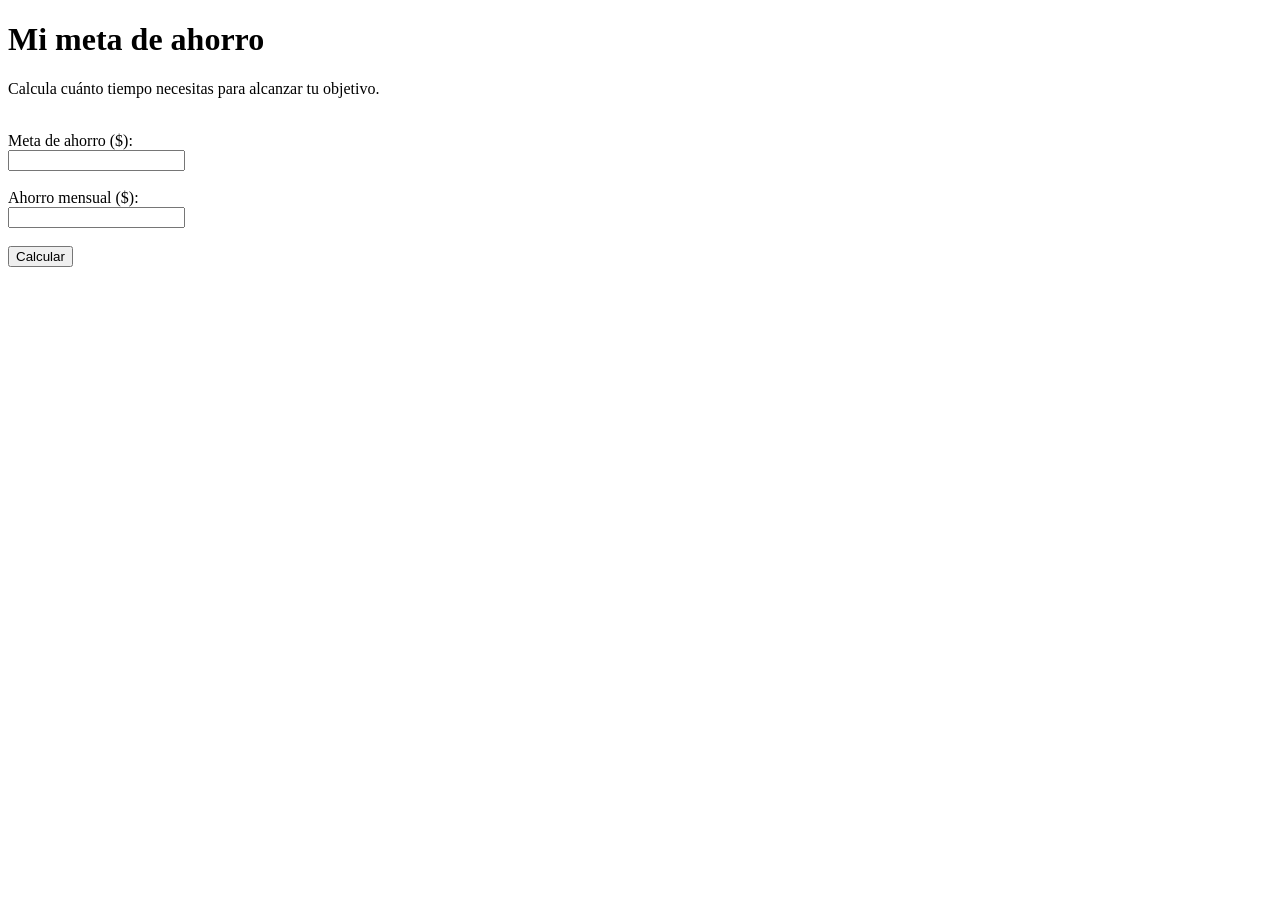
==== index.html @ 6491ddab "Add files via upload" ====
<!DOCTYPE html>
<html lang="es">
<head>
    <meta charset="UTF-8">
    <title>Mi meta de ahorro</title>
    <link rel="stylesheet" href="style.css">
</head>
<body>

    <h1>Mi meta de ahorro</h1>
    <p>Calcula cuánto tiempo necesitas para alcanzar tu objetivo.</p>
    
    <br>

    <label>Meta de ahorro ($):</label><br>
    <input type="number" id="meta"><br><br>

    <label>Ahorro mensual ($):</label><br>
    <input type="number" id="ahorroMensual"><br><br>

    <button onclick="calcular()">Calcular</button>

    <br><br>
    <h3 id="resultado"></h3>

    <script src="script.js"></script>
</body>
</html>
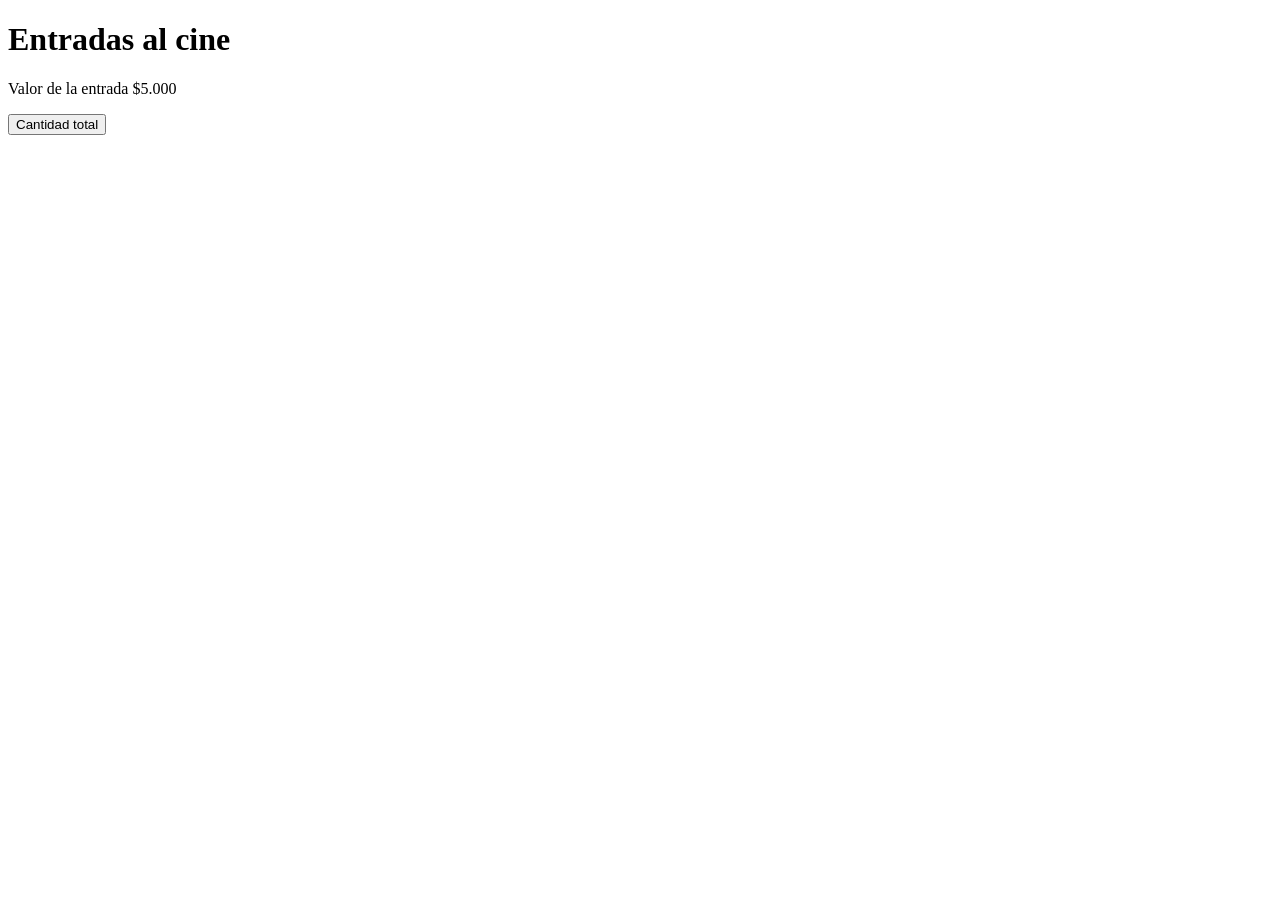
==== commit 8acdaf0e: "Add files via upload" ====
--- a/index.html
+++ b/index.html
@@ -1,29 +1,16 @@
-
 <!DOCTYPE html>
-<html lang="es">
+<html lang="en">
 <head>
     <meta charset="UTF-8">
-    <title>Mi meta de ahorro</title>
-    <link rel="stylesheet" href="style.css">
+    <meta http-equiv="X-UA-Compatible" content="IE=edge">
+    <meta name="viewport" content="width=device-width, initial-scale=1.0">
+    <title>Docmento</title>
 </head>
 <body>
-
-    <h1>Mi meta de ahorro</h1>
-    <p>Calcula cuánto tiempo necesitas para alcanzar tu objetivo.</p>
-    
-    <br>
-
-    <label>Meta de ahorro ($):</label><br>
-    <input type="number" id="meta"><br><br>
-
-    <label>Ahorro mensual ($):</label><br>
-    <input type="number" id="ahorroMensual"><br><br>
-
-    <button onclick="calcular()">Calcular</button>
-
-    <br><br>
-    <h3 id="resultado"></h3>
-
-    <script src="script.js"></script>
+<h1>Entradas al cine</h1>
+  <p>Valor de la entrada $5.000</p>
+  <button>Cantidad total</button>
+  <script>src="recuperatorio.css"</script>
+  <script>src="recuperatorio.js"</script>
 </body>
 </html>
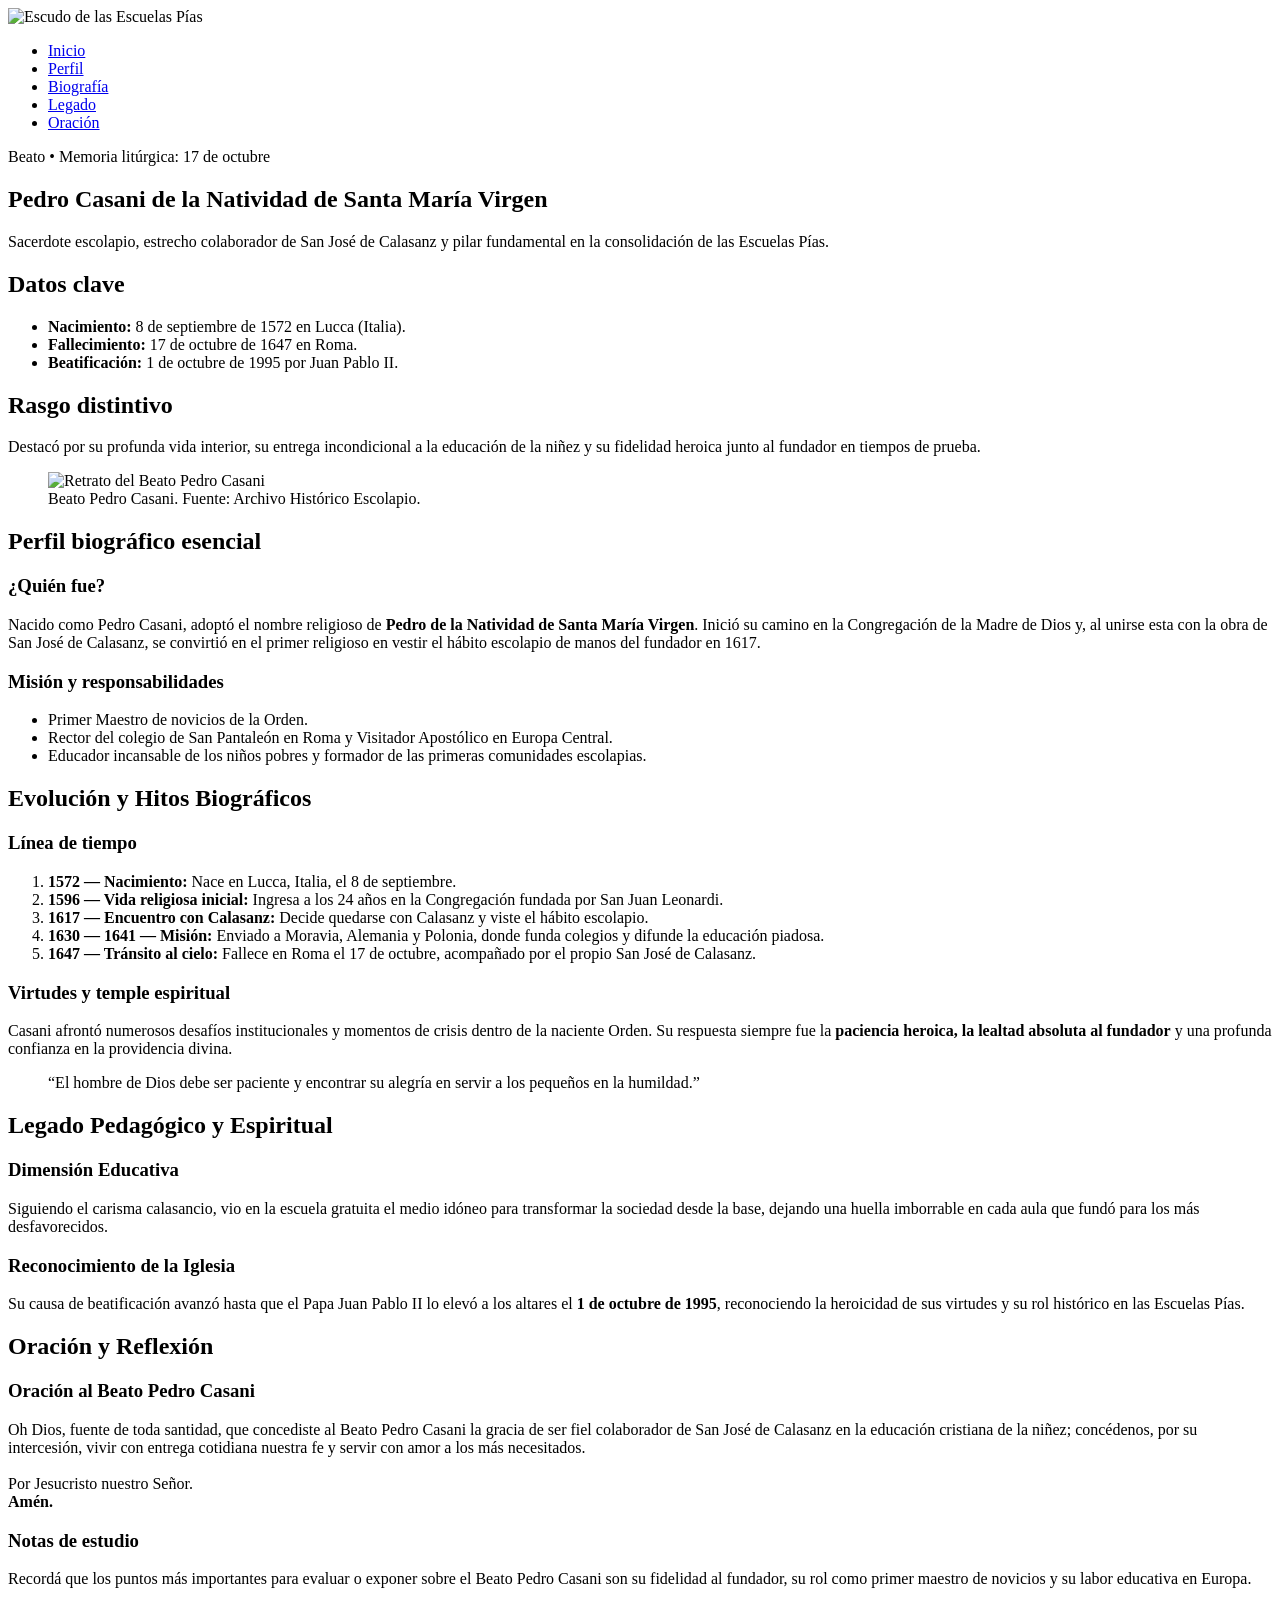
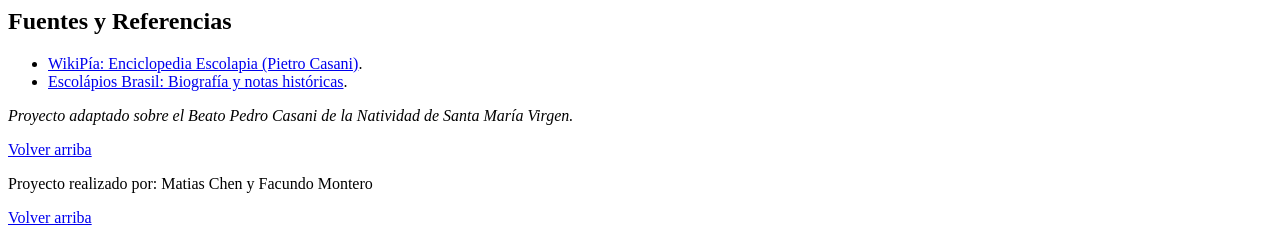
==== commit d35ae828: "Add files via upload" ====
--- a/index.html
+++ b/index.html
@@ -1,16 +1,191 @@
-<!DOCTYPE html>
-<html lang="en">
-<head>
-    <meta charset="UTF-8">
-    <meta http-equiv="X-UA-Compatible" content="IE=edge">
-    <meta name="viewport" content="width=device-width, initial-scale=1.0">
-    <title>Docmento</title>
-</head>
-<body>
-<h1>Entradas al cine</h1>
-  <p>Valor de la entrada $5.000</p>
-  <button>Cantidad total</button>
-  <script>src="recuperatorio.css"</script>
-  <script>src="recuperatorio.js"</script>
-</body>
+<!DOCTYPE html>
+<html lang="es">
+<head>
+  <meta charset="UTF-8">
+  <meta name="viewport" content="width=device-width, initial-scale=1.0">
+  <meta name="description" content="Página dedicada al Beato Pedro Casani de la Natividad de Santa María Virgen, primer compañero de San José de Calasanz.">
+  <title>Beato Pedro Casani | Vida, obra y legado escolapio</title>
+  <link rel="stylesheet" href="css/styles.css">
+  <script src="js/xd.js" defer></script>
+</head>
+<body id="top">
+
+  <!-- ENCABEZADO -->
+  <header class="encabezado">
+    <img src="img/cole.png" alt="Escudo de las Escuelas Pías" class="escudo">
+    <nav>
+      <ul>
+        <li><a href="#inicio">Inicio</a></li>
+        <li><a href="#perfil">Perfil</a></li>
+        <li><a href="#biografia">Biografía</a></li>
+        <li><a href="#legado">Legado</a></li>
+        <li><a href="#oracion">Oración</a></li>
+      </ul>
+    </nav>
+  </header>
+
+  <main>
+
+    <!-- 1. INICIO -->
+    <section id="inicio">
+      <div>
+        <span>Beato • Memoria litúrgica: 17 de octubre</span>
+        <h1>Pedro Casani de la Natividad de Santa María Virgen</h1>
+        <p>
+          Sacerdote escolapio, estrecho colaborador de San José de Calasanz y pilar fundamental en la consolidación de las Escuelas Pías.
+        </p>
+
+        <div>
+          <div>
+            <h2>Datos clave</h2>
+            <ul>
+              <li><strong>Nacimiento:</strong> 8 de septiembre de 1572 en Lucca (Italia).</li>
+              <li><strong>Fallecimiento:</strong> 17 de octubre de 1647 en Roma.</li>
+              <li><strong>Beatificación:</strong> 1 de octubre de 1995 por Juan Pablo II.</li>
+            </ul>
+          </div>
+
+          <div>
+            <h2>Rasgo distintivo</h2>
+            <p>
+              Destacó por su profunda vida interior, su entrega incondicional a la educación de la niñez y su fidelidad heroica junto al fundador en tiempos de prueba.
+            </p>
+          </div>
+        </div>
+      </div>
+
+      <div>
+        <figure>
+          <img src="img/pedro-casani.webp" alt="Retrato del Beato Pedro Casani">
+          <figcaption>
+            Beato Pedro Casani. Fuente: Archivo Histórico Escolapio.
+          </figcaption>
+        </figure>
+      </div>
+    </section>
+
+    <!-- 2. PERFIL -->
+    <section id="perfil">
+      <h2>Perfil biográfico esencial</h2>
+      <div>
+        <article>
+          <h3>¿Quién fue?</h3>
+          <p>
+            Nacido como Pedro Casani, adoptó el nombre religioso de <strong>Pedro de la Natividad de Santa María Virgen</strong>. Inició su camino en la Congregación de la Madre de Dios y, al unirse esta con la obra de San José de Calasanz, se convirtió en el primer religioso en vestir el hábito escolapio de manos del fundador en 1617.
+          </p>
+        </article>
+
+        <article>
+          <h3>Misión y responsabilidades</h3>
+          <ul>
+            <li>Primer Maestro de novicios de la Orden.</li>
+            <li>Rector del colegio de San Pantaleón en Roma y Visitador Apostólico en Europa Central.</li>
+            <li>Educador incansable de los niños pobres y formador de las primeras comunidades escolapias.</li>
+          </ul>
+        </article>
+      </div>
+    </section>
+
+    <!-- 3. BIOGRAFÍA -->
+    <section id="biografia">
+      <h2>Evolución y Hitos Biográficos</h2>
+      
+      <div>
+        <div>
+          <h3>Línea de tiempo</h3>
+          <ol>
+            <li>
+              <strong>1572 — Nacimiento:</strong> Nace en Lucca, Italia, el 8 de septiembre.
+            </li>
+            <li>
+              <strong>1596 — Vida religiosa inicial:</strong> Ingresa a los 24 años en la Congregación fundada por San Juan Leonardi.
+            </li>
+            <li>
+              <strong>1617 — Encuentro con Calasanz:</strong> Decide quedarse con Calasanz y viste el hábito escolapio.
+            </li>
+            <li>
+              <strong>1630 — 1641 — Misión:</strong> Enviado a Moravia, Alemania y Polonia, donde funda colegios y difunde la educación piadosa.
+            </li>
+            <li>
+              <strong>1647 — Tránsito al cielo:</strong> Fallece en Roma el 17 de octubre, acompañado por el propio San José de Calasanz.
+            </li>
+          </ol>
+        </div>
+
+        <div>
+          <h3>Virtudes y temple espiritual</h3>
+          <p>
+            Casani afrontó numerosos desafíos institucionales y momentos de crisis dentro de la naciente Orden. Su respuesta siempre fue la <strong>paciencia heroica, la lealtad absoluta al fundador</strong> y una profunda confianza en la providencia divina.
+          </p>
+          <blockquote>
+            “El hombre de Dios debe ser paciente y encontrar su alegría en servir a los pequeños en la humildad.”
+          </blockquote>
+        </div>
+      </div>
+    </section>
+
+    <!-- 4. LEGADO -->
+    <section id="legado">
+      <h2>Legado Pedagógico y Espiritual</h2>
+      
+      <div>
+        <article>
+          <h3>Dimensión Educativa</h3>
+          <p>
+            Siguiendo el carisma calasancio, vio en la escuela gratuita el medio idóneo para transformar la sociedad desde la base, dejando una huella imborrable en cada aula que fundó para los más desfavorecidos.
+          </p>
+        </article>
+
+        <article>
+          <h3>Reconocimiento de la Iglesia</h3>
+          <p>
+            Su causa de beatificación avanzó hasta que el Papa Juan Pablo II lo elevó a los altares el <strong>1 de octubre de 1995</strong>, reconociendo la heroicidad de sus virtudes y su rol histórico en las Escuelas Pías.
+          </p>
+        </article>
+      </div>
+    </section>
+
+    <!-- 5. ORACIÓN -->
+    <section id="oracion">
+      <h2>Oración y Reflexión</h2>
+      
+      <div>
+        <article>
+          <h3>Oración al Beato Pedro Casani</h3>
+          <p>
+            Oh Dios, fuente de toda santidad, que concediste al Beato Pedro Casani la gracia de ser fiel colaborador de San José de Calasanz en la educación cristiana de la niñez; concédenos, por su intercesión, vivir con entrega cotidiana nuestra fe y servir con amor a los más necesitados.<br><br>
+            Por Jesucristo nuestro Señor. <br>
+            <strong>Amén.</strong>
+          </p>
+        </article>
+
+        <article>
+          <h3>Notas de estudio</h3>
+          <p>
+            Recordá que los puntos más importantes para evaluar o exponer sobre el Beato Pedro Casani son su fidelidad al fundador, su rol como primer maestro de novicios y su labor educativa en Europa.
+          </p>
+        </article>
+      </div>
+    </section>
+
+  </main>
+
+  <!-- PIE DE PÁGINA -->
+  <footer>
+    <h2>Fuentes y Referencias</h2>
+    <ul>
+      <li><a href="https://wiki.scolopi.net/w/index.php?title=Pietro_Casani" target="_blank" rel="noopener">WikiPía: Enciclopedia Escolapia (Pietro Casani)</a>.</li>
+      <li><a href="https://www.escolapiosbrasil.com.br/es/noticias/beato-pietro-casani" target="_blank" rel="noopener">Escolápios Brasil: Biografía y notas históricas</a>.</li>
+    </ul>
+    <address>
+      <p>Proyecto adaptado sobre el Beato Pedro Casani de la Natividad de Santa María Virgen.</p>
+    </address>
+    <p><a href="#top">Volver arriba</a></p>
+      <p>Proyecto realizado por: Matias Chen y Facundo Montero</p>
+     
+    </address>
+    <p><a href="#top">Volver arriba</a></p>
+  </footer>
+
+</body>
 </html>
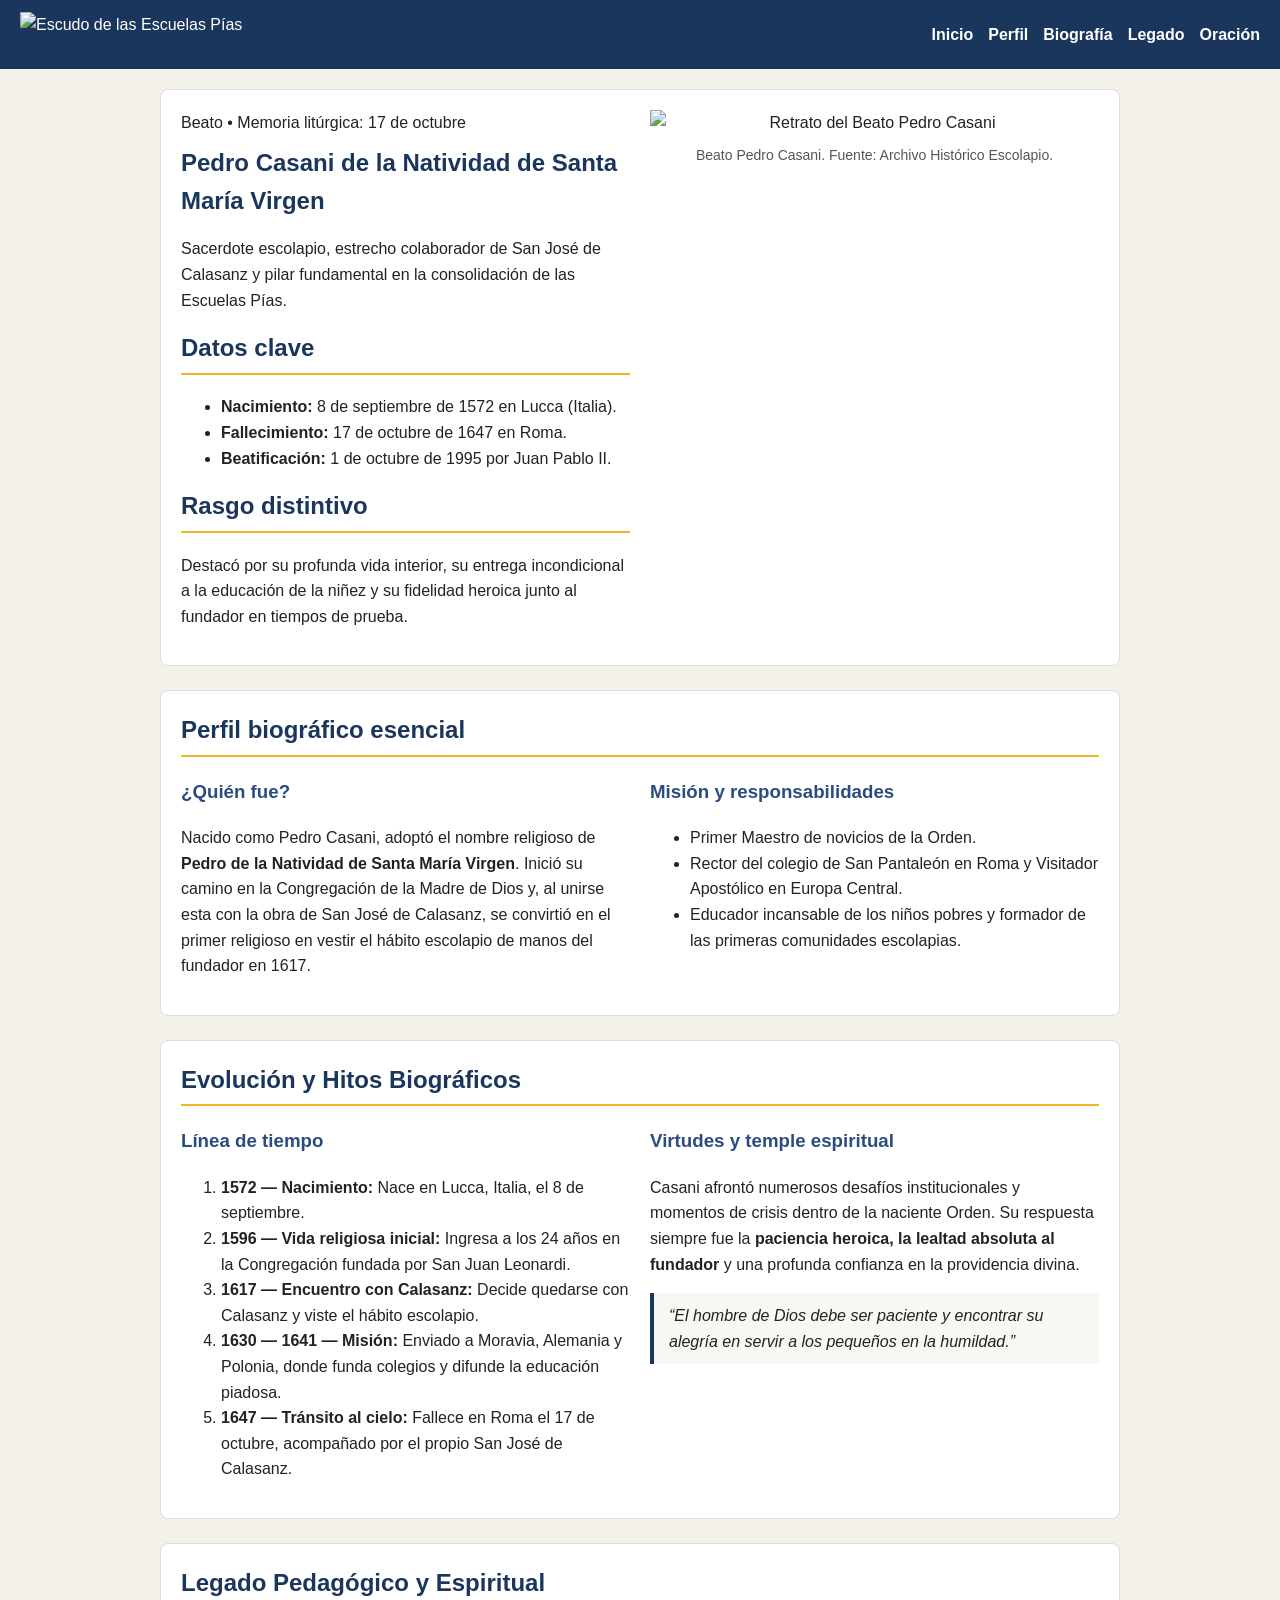
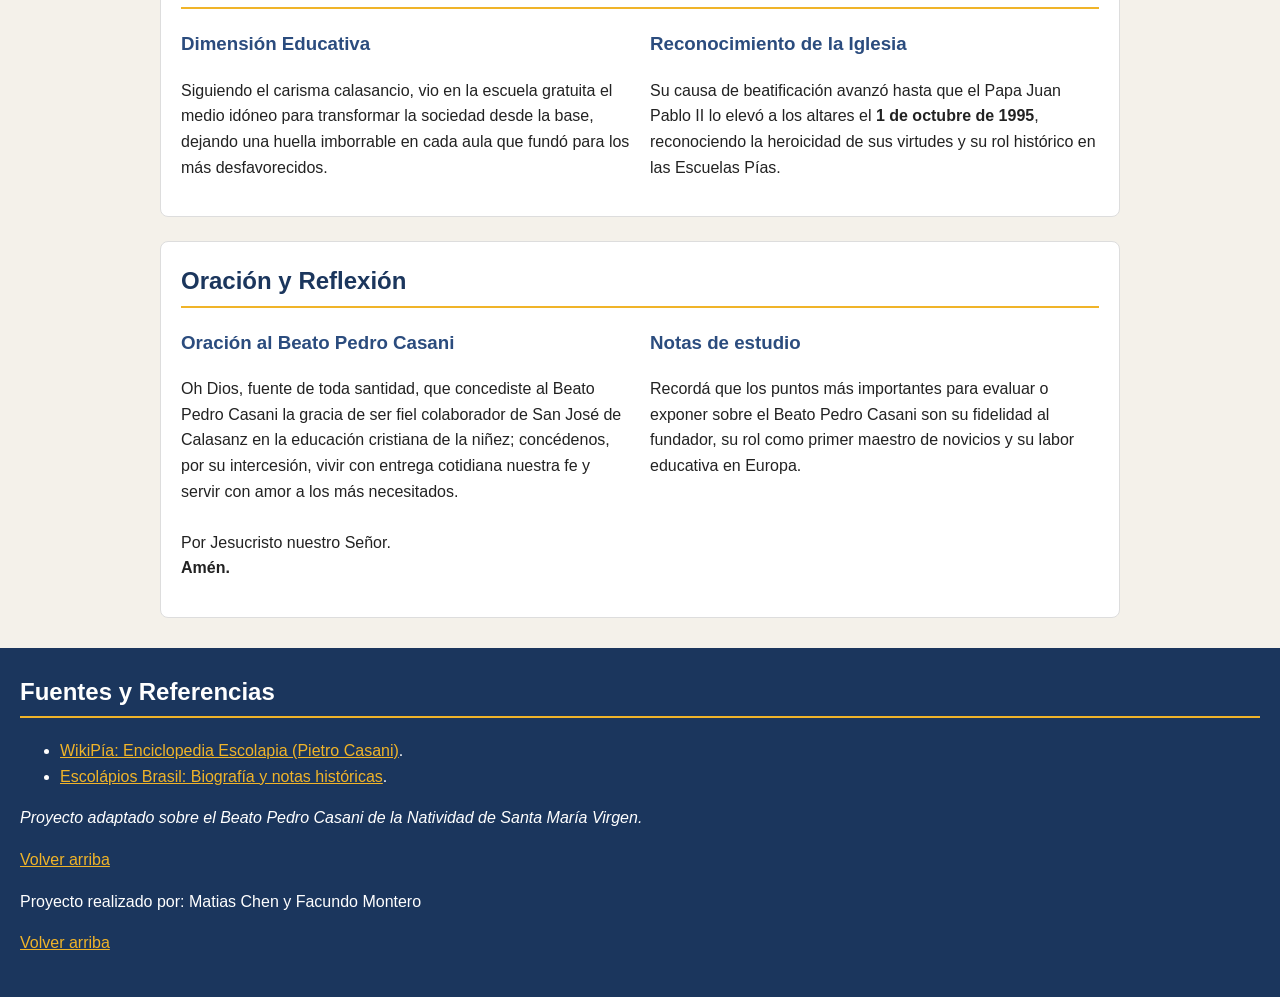
==== commit c5dc6f74: "Add files via upload" ====
--- a/index.html
+++ b/index.html
@@ -5,7 +5,7 @@
   <meta name="viewport" content="width=device-width, initial-scale=1.0">
   <meta name="description" content="Página dedicada al Beato Pedro Casani de la Natividad de Santa María Virgen, primer compañero de San José de Calasanz.">
   <title>Beato Pedro Casani | Vida, obra y legado escolapio</title>
-  <link rel="stylesheet" href="css/styles.css">
+  <link rel="stylesheet" href="estilos.css">
   <script src="js/xd.js" defer></script>
 </head>
 <body id="top">
--- a/estilos.css
+++ b/estilos.css
@@ -0,0 +1,142 @@
+/* Estilos generales */
+body {
+  margin: 0;
+  padding: 0;
+  font-family: Arial, Helvetica, sans-serif;
+  background-color: #f4f1ea;
+  color: #222222;
+  line-height: 1.6;
+}
+
+img {
+  max-width: 100%;
+  height: auto;
+  display: block;
+}
+
+/* Encabezado y navegacion */
+.encabezado {
+  background-color: #1b365d;
+  color: #ffffff;
+  padding: 12px 20px;
+  display: flex;
+  align-items: center;
+  justify-content: space-between;
+  flex-wrap: wrap;
+}
+
+.escudo {
+  height: 45px;
+  width: auto;
+}
+
+nav ul {
+  list-style: none;
+  margin: 0;
+  padding: 0;
+  display: flex;
+  gap: 15px;
+  flex-wrap: wrap;
+}
+
+nav a {
+  color: #ffffff;
+  text-decoration: none;
+  font-weight: bold;
+}
+
+nav a:hover {
+  color: #f0b429;
+}
+
+/* Contenido principal */
+main {
+  max-width: 960px;
+  margin: 20px auto;
+  padding: 0 15px;
+}
+
+section {
+  background-color: #ffffff;
+  border: 1px solid #dddddd;
+  border-radius: 8px;
+  padding: 20px;
+  margin-bottom: 24px;
+}
+
+h1 {
+  color: #1b365d;
+  margin-top: 8px;
+  margin-bottom: 12px;
+}
+
+h2 {
+  color: #1b365d;
+  border-bottom: 2px solid #f0b429;
+  padding-bottom: 5px;
+  margin-top: 0;
+}
+
+h3 {
+  color: #2b4c7e;
+  margin-top: 0;
+}
+
+/* Dos columnas simples */
+#inicio,
+#perfil > div,
+#biografia > div,
+#legado > div,
+#oracion > div {
+  display: flex;
+  gap: 20px;
+  flex-wrap: wrap;
+}
+
+#inicio > div,
+#perfil article,
+#biografia > div > div,
+#legado article,
+#oracion article {
+  flex: 1 1 300px;
+}
+
+figure {
+  margin: 0;
+  text-align: center;
+}
+
+figcaption {
+  font-size: 14px;
+  color: #555555;
+  margin-top: 8px;
+}
+
+blockquote {
+  background-color: #f9f7f2;
+  border-left: 4px solid #1b365d;
+  margin: 15px 0;
+  padding: 10px 15px;
+  font-style: italic;
+}
+
+/* Pie de pagina */
+footer {
+  background-color: #1b365d;
+  color: #ffffff;
+  padding: 25px 20px;
+  margin-top: 30px;
+}
+
+footer h2 {
+  color: #ffffff;
+  border-bottom-color: #f0b429;
+}
+
+footer a {
+  color: #f0b429;
+}
+
+footer a:hover {
+  color: #ffffff;
+}
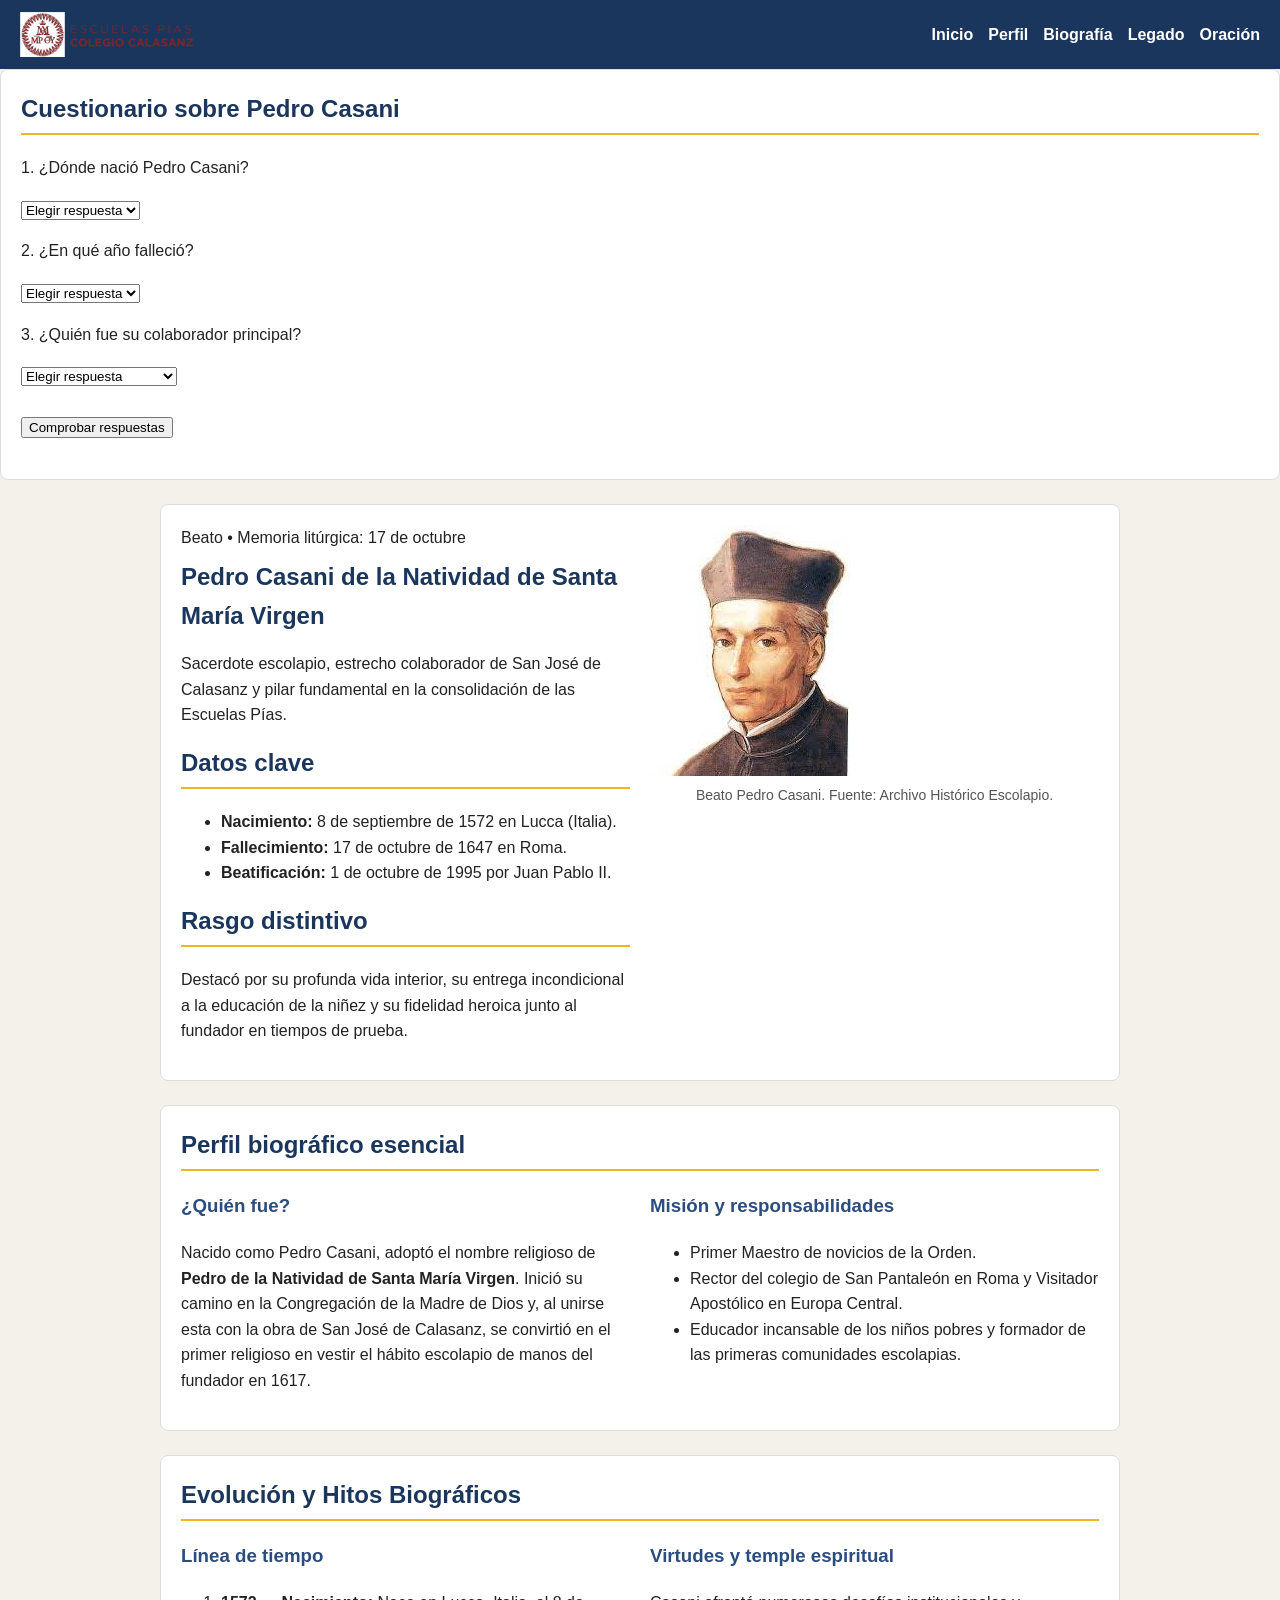
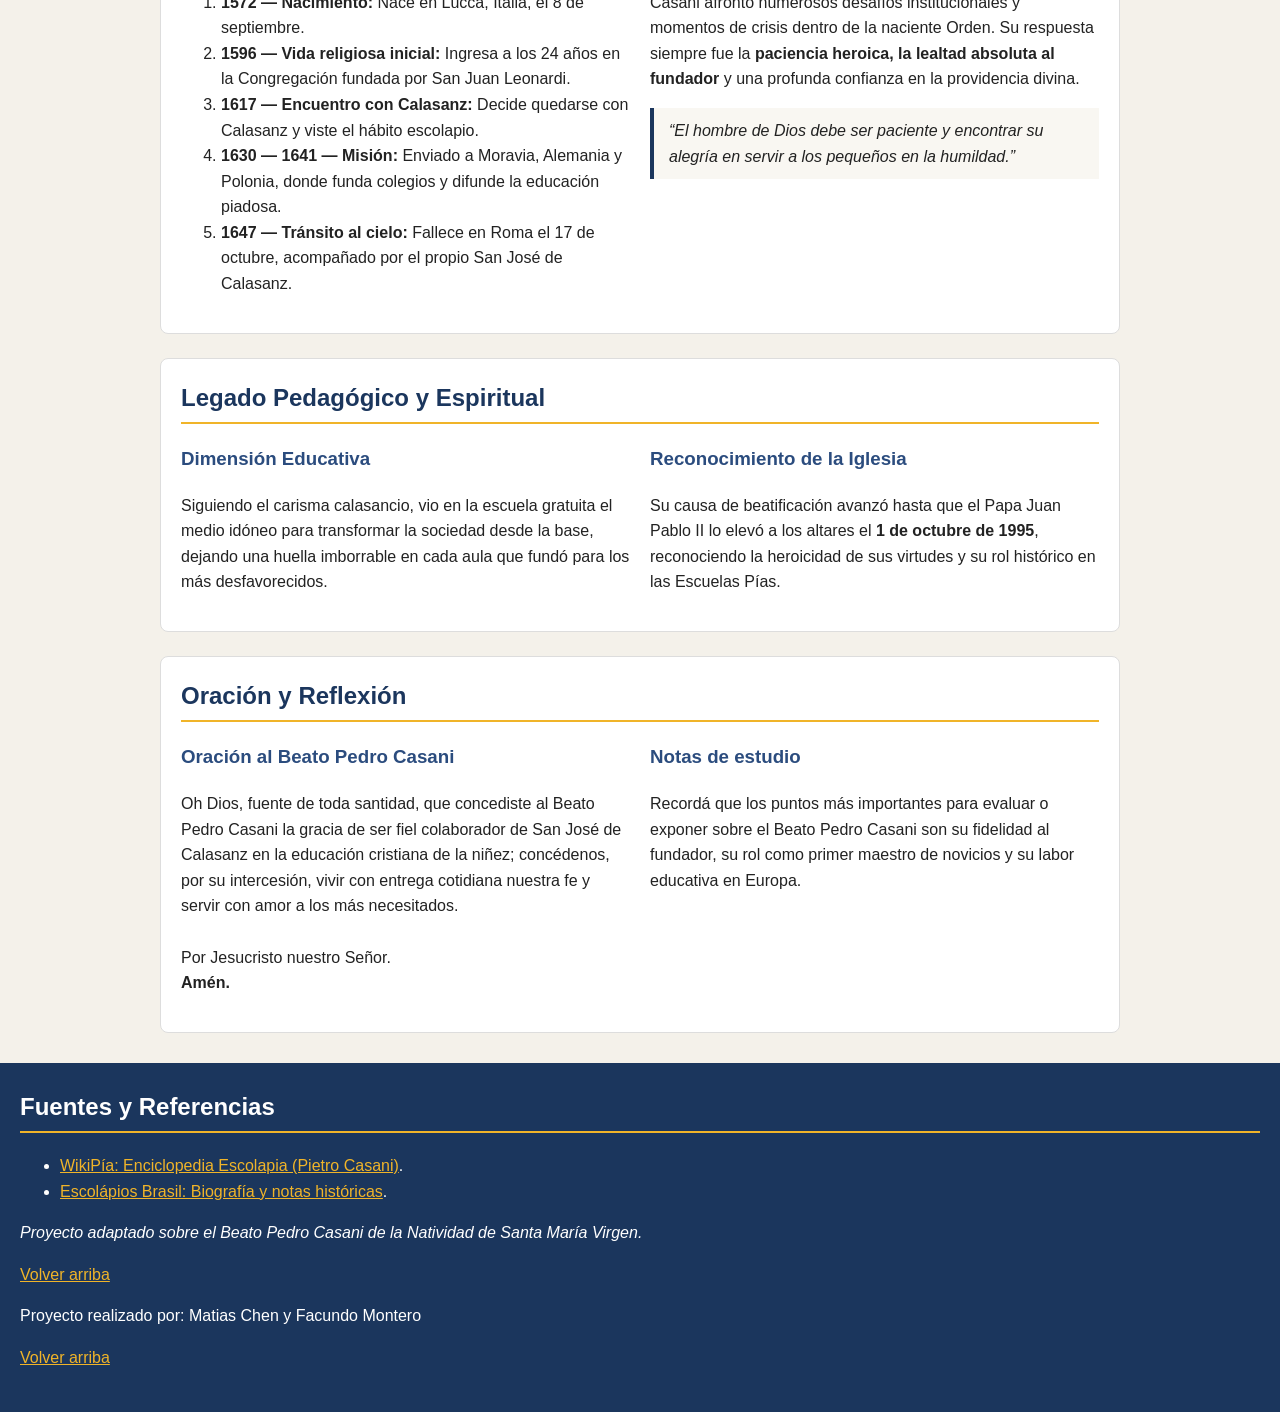
==== commit 95d3ff98: "Add files via upload" ====
--- a/index.html
+++ b/index.html
@@ -12,7 +12,7 @@
 
   <!-- ENCABEZADO -->
   <header class="encabezado">
-    <img src="img/cole.png" alt="Escudo de las Escuelas Pías" class="escudo">
+    <img src="img/LOGO-.png" alt="Escudo de las Escuelas Pías" class="escudo">
     <nav>
       <ul>
         <li><a href="#inicio">Inicio</a></li>
@@ -23,7 +23,47 @@
       </ul>
     </nav>
   </header>
-
+<!-- 6. CUESTIONARIO -->
+<section id="cuestionario">
+
+    <h2>Cuestionario sobre Pedro Casani</h2>
+
+    <p>1. ¿Dónde nació Pedro Casani?</p>
+
+    <select id="pregunta1">
+        <option value="">Elegir respuesta</option>
+        <option value="a">Roma</option>
+        <option value="b">Lucca</option>
+        <option value="c">Madrid</option>
+    </select>
+
+    <p>2. ¿En qué año falleció?</p>
+
+    <select id="pregunta2">
+        <option value="">Elegir respuesta</option>
+        <option value="a">1572</option>
+        <option value="b">1617</option>
+        <option value="c">1647</option>
+    </select>
+
+    <p>3. ¿Quién fue su colaborador principal?</p>
+
+    <select id="pregunta3">
+        <option value="">Elegir respuesta</option>
+        <option value="a">San Juan Leonardi</option>
+        <option value="b">San José de Calasanz</option>
+        <option value="c">Juan Pablo II</option>
+    </select>
+
+    <br><br>
+
+    <button onclick="corregirRespuestas()">
+        Comprobar respuestas
+    </button>
+
+    <h3 id="resultado"></h3>
+
+</section>
   <main>
 
     <!-- 1. INICIO -->
@@ -56,7 +96,7 @@
 
       <div>
         <figure>
-          <img src="img/pedro-casani.webp" alt="Retrato del Beato Pedro Casani">
+          <img src="img/beato-Pedro-Casan.jpg" alt="Retrato del Beato Pedro Casani">
           <figcaption>
             Beato Pedro Casani. Fuente: Archivo Histórico Escolapio.
           </figcaption>
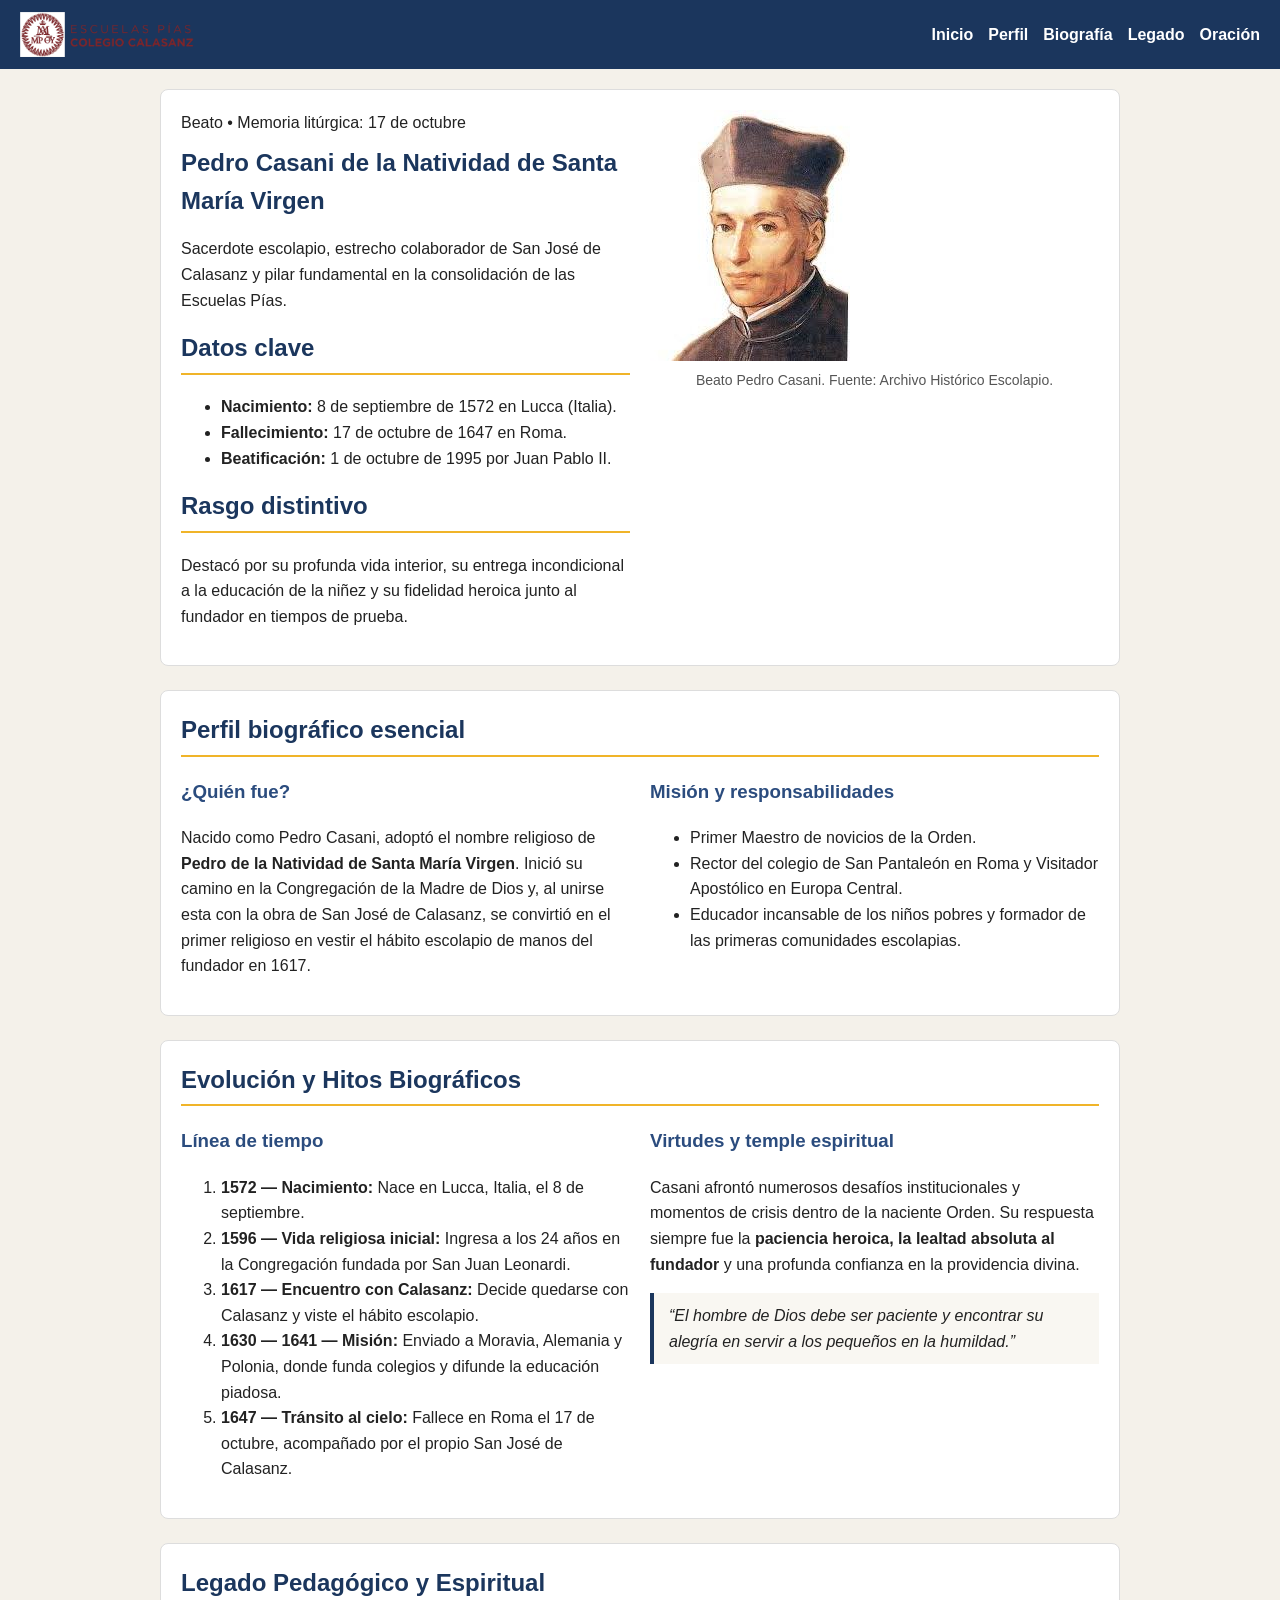
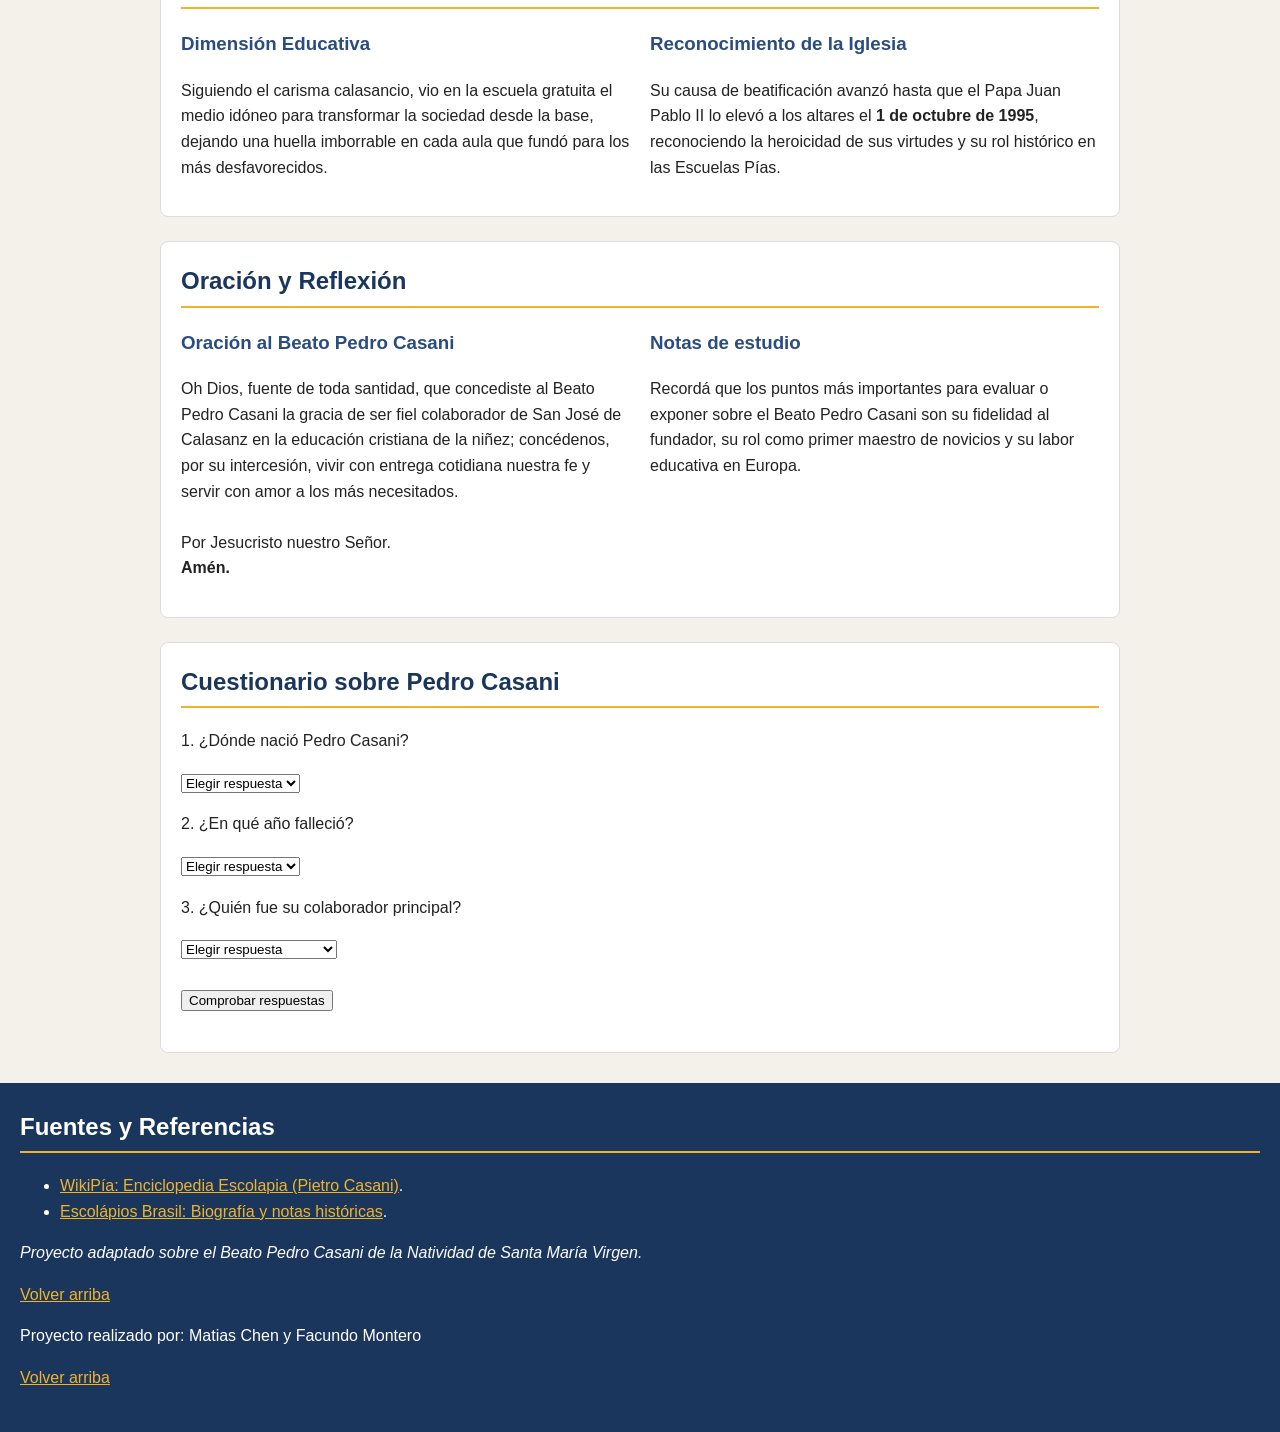
==== commit f367a1a0: "Add files via upload" ====
--- a/index.html
+++ b/index.html
@@ -23,47 +23,6 @@
       </ul>
     </nav>
   </header>
-<!-- 6. CUESTIONARIO -->
-<section id="cuestionario">
-
-    <h2>Cuestionario sobre Pedro Casani</h2>
-
-    <p>1. ¿Dónde nació Pedro Casani?</p>
-
-    <select id="pregunta1">
-        <option value="">Elegir respuesta</option>
-        <option value="a">Roma</option>
-        <option value="b">Lucca</option>
-        <option value="c">Madrid</option>
-    </select>
-
-    <p>2. ¿En qué año falleció?</p>
-
-    <select id="pregunta2">
-        <option value="">Elegir respuesta</option>
-        <option value="a">1572</option>
-        <option value="b">1617</option>
-        <option value="c">1647</option>
-    </select>
-
-    <p>3. ¿Quién fue su colaborador principal?</p>
-
-    <select id="pregunta3">
-        <option value="">Elegir respuesta</option>
-        <option value="a">San Juan Leonardi</option>
-        <option value="b">San José de Calasanz</option>
-        <option value="c">Juan Pablo II</option>
-    </select>
-
-    <br><br>
-
-    <button onclick="corregirRespuestas()">
-        Comprobar respuestas
-    </button>
-
-    <h3 id="resultado"></h3>
-
-</section>
   <main>
 
     <!-- 1. INICIO -->
@@ -207,7 +166,47 @@
         </article>
       </div>
     </section>
-
+<!-- 6. CUESTIONARIO -->
+<section id="cuestionario">
+
+    <h2>Cuestionario sobre Pedro Casani</h2>
+
+    <p>1. ¿Dónde nació Pedro Casani?</p>
+
+    <select id="pregunta1">
+        <option value="">Elegir respuesta</option>
+        <option value="a">Roma</option>
+        <option value="b">Lucca</option>
+        <option value="c">Madrid</option>
+    </select>
+
+    <p>2. ¿En qué año falleció?</p>
+
+    <select id="pregunta2">
+        <option value="">Elegir respuesta</option>
+        <option value="a">1572</option>
+        <option value="b">1617</option>
+        <option value="c">1647</option>
+    </select>
+
+    <p>3. ¿Quién fue su colaborador principal?</p>
+
+    <select id="pregunta3">
+        <option value="">Elegir respuesta</option>
+        <option value="a">San Juan Leonardi</option>
+        <option value="b">San José de Calasanz</option>
+        <option value="c">Juan Pablo II</option>
+    </select>
+
+    <br><br>
+
+    <button onclick="corregirRespuestas()">
+        Comprobar respuestas
+    </button>
+
+    <h3 id="resultado"></h3>
+
+</section>
   </main>
 
   <!-- PIE DE PÁGINA -->
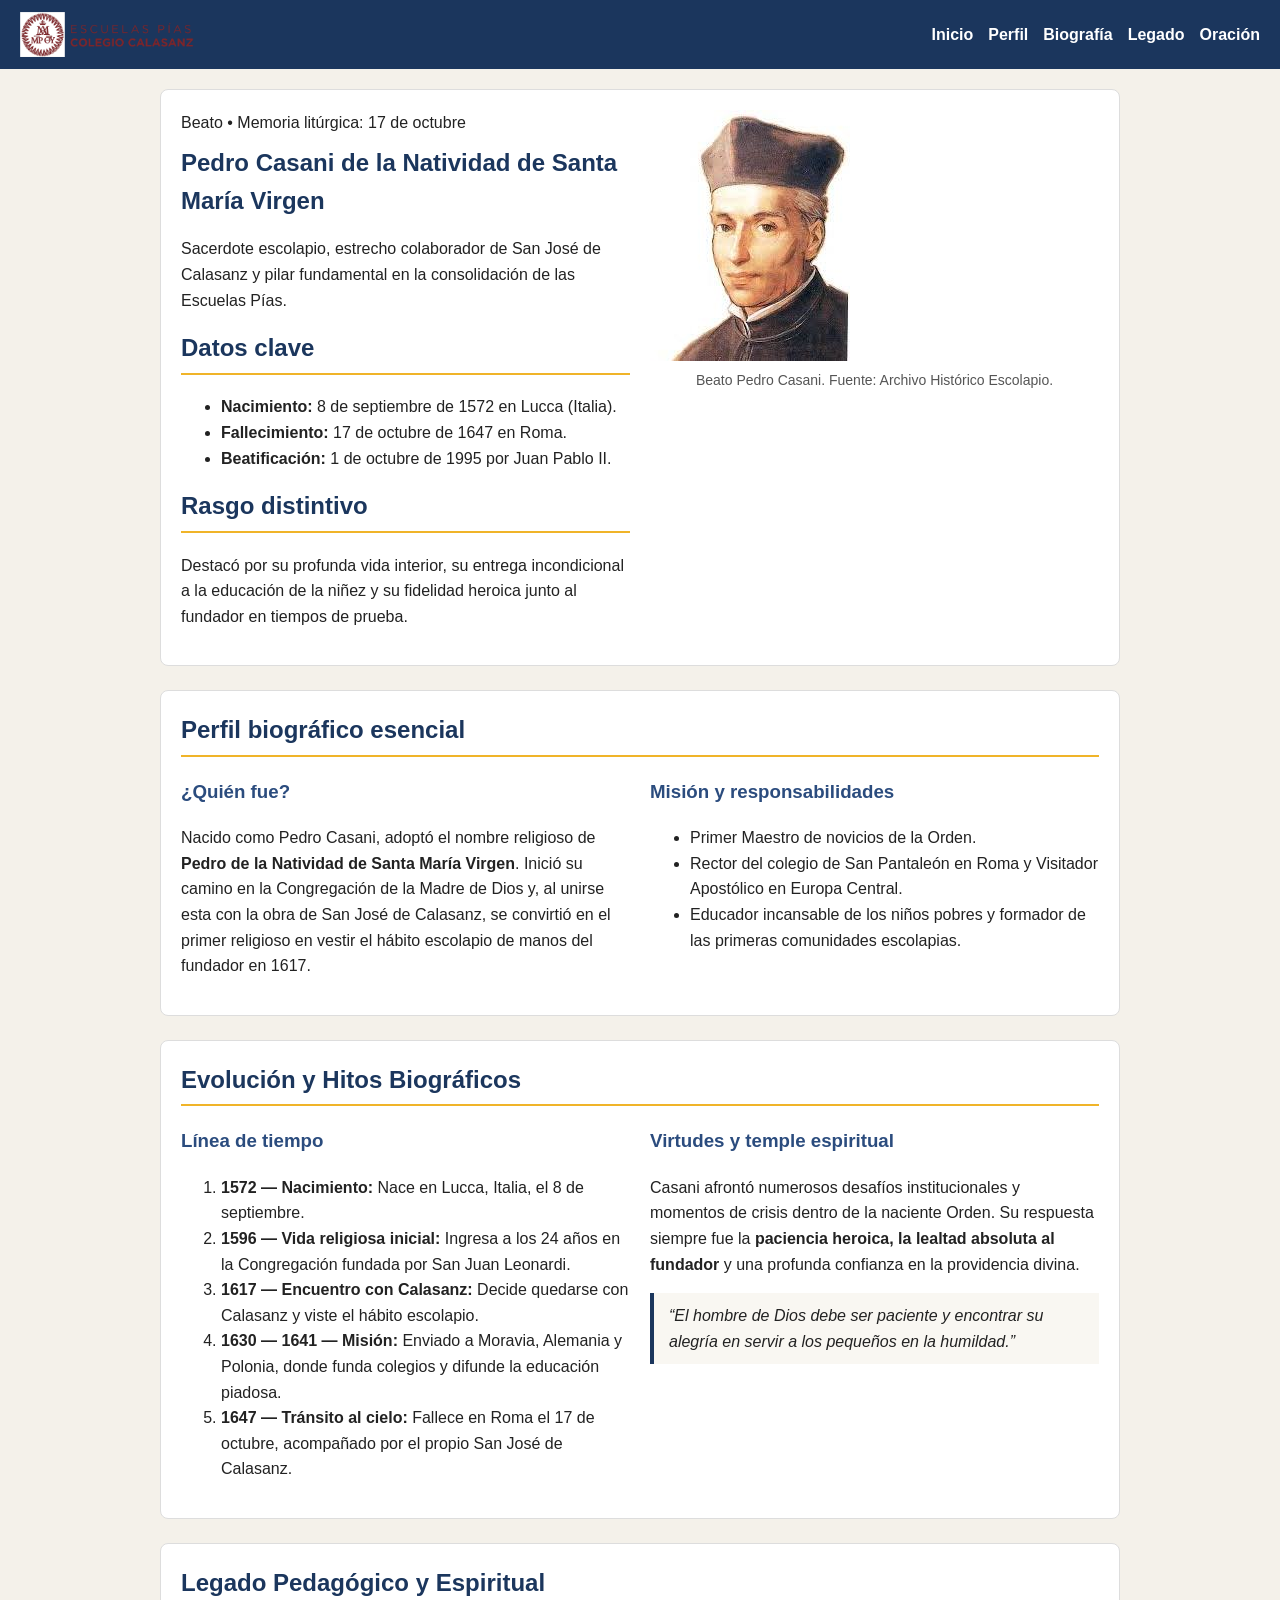
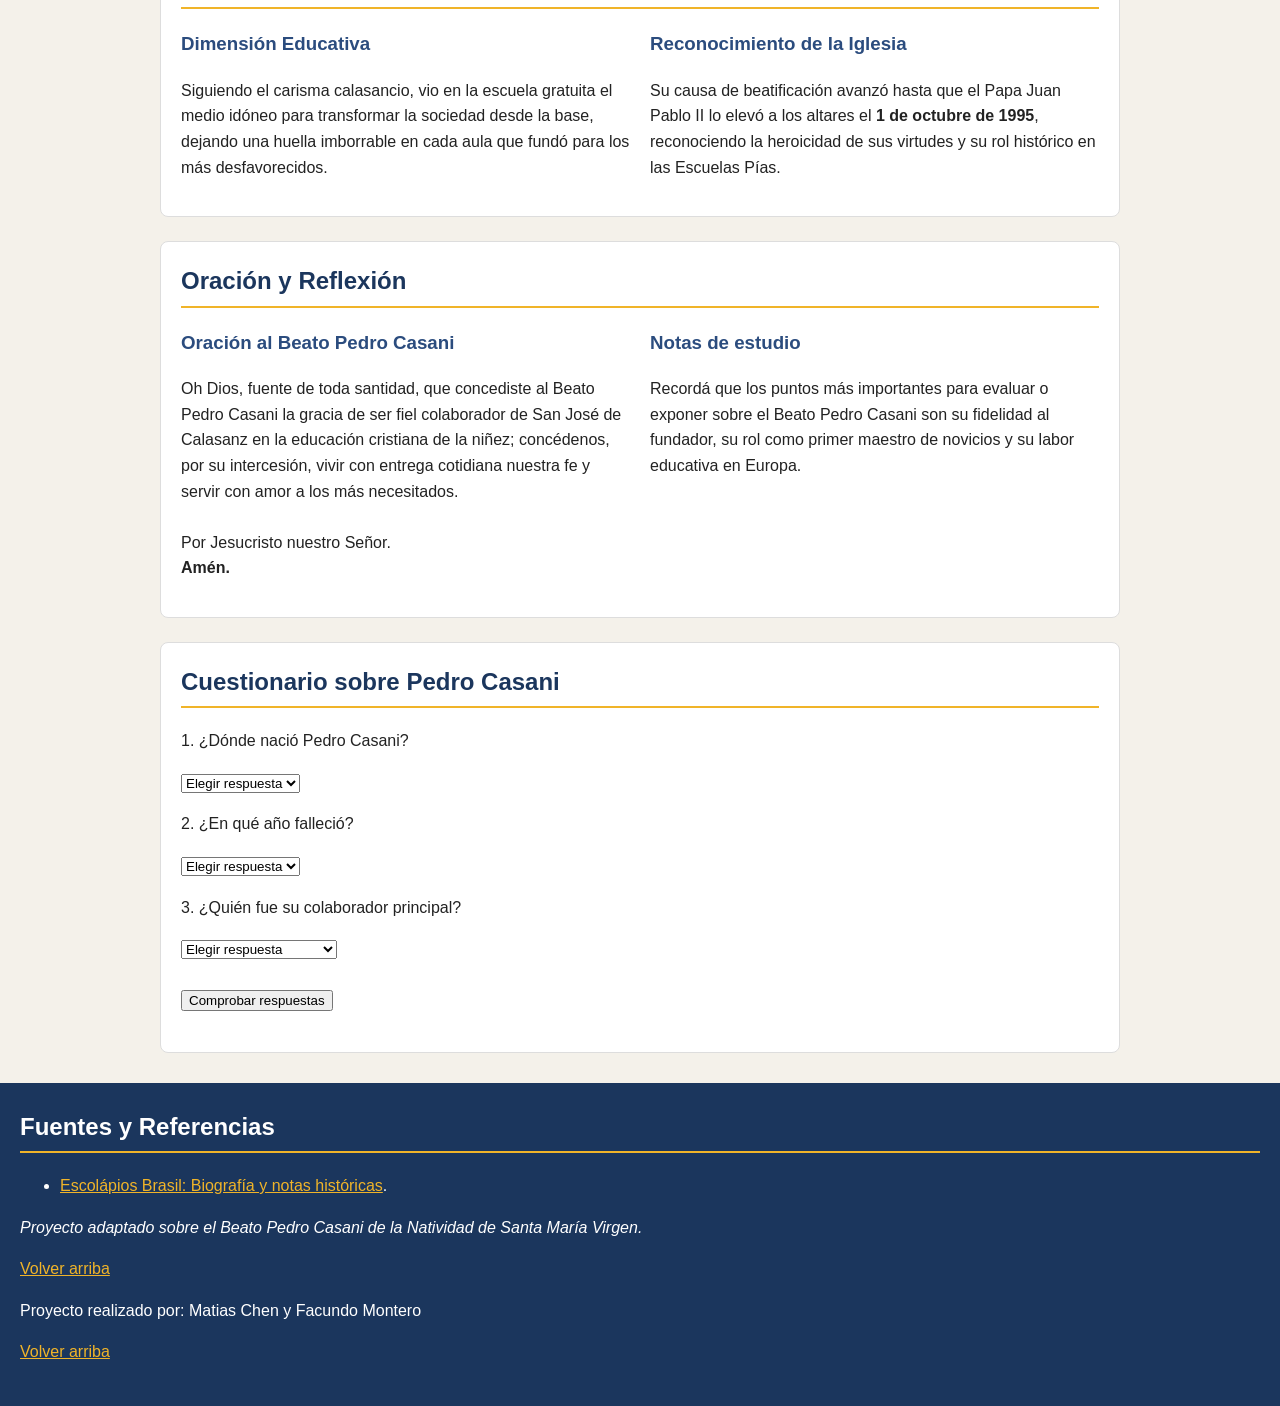
==== commit 04ae0a67: "Add files via upload" ====
--- a/index.html
+++ b/index.html
@@ -213,7 +213,6 @@
   <footer>
     <h2>Fuentes y Referencias</h2>
     <ul>
-      <li><a href="https://wiki.scolopi.net/w/index.php?title=Pietro_Casani" target="_blank" rel="noopener">WikiPía: Enciclopedia Escolapia (Pietro Casani)</a>.</li>
       <li><a href="https://www.escolapiosbrasil.com.br/es/noticias/beato-pietro-casani" target="_blank" rel="noopener">Escolápios Brasil: Biografía y notas históricas</a>.</li>
     </ul>
     <address>
